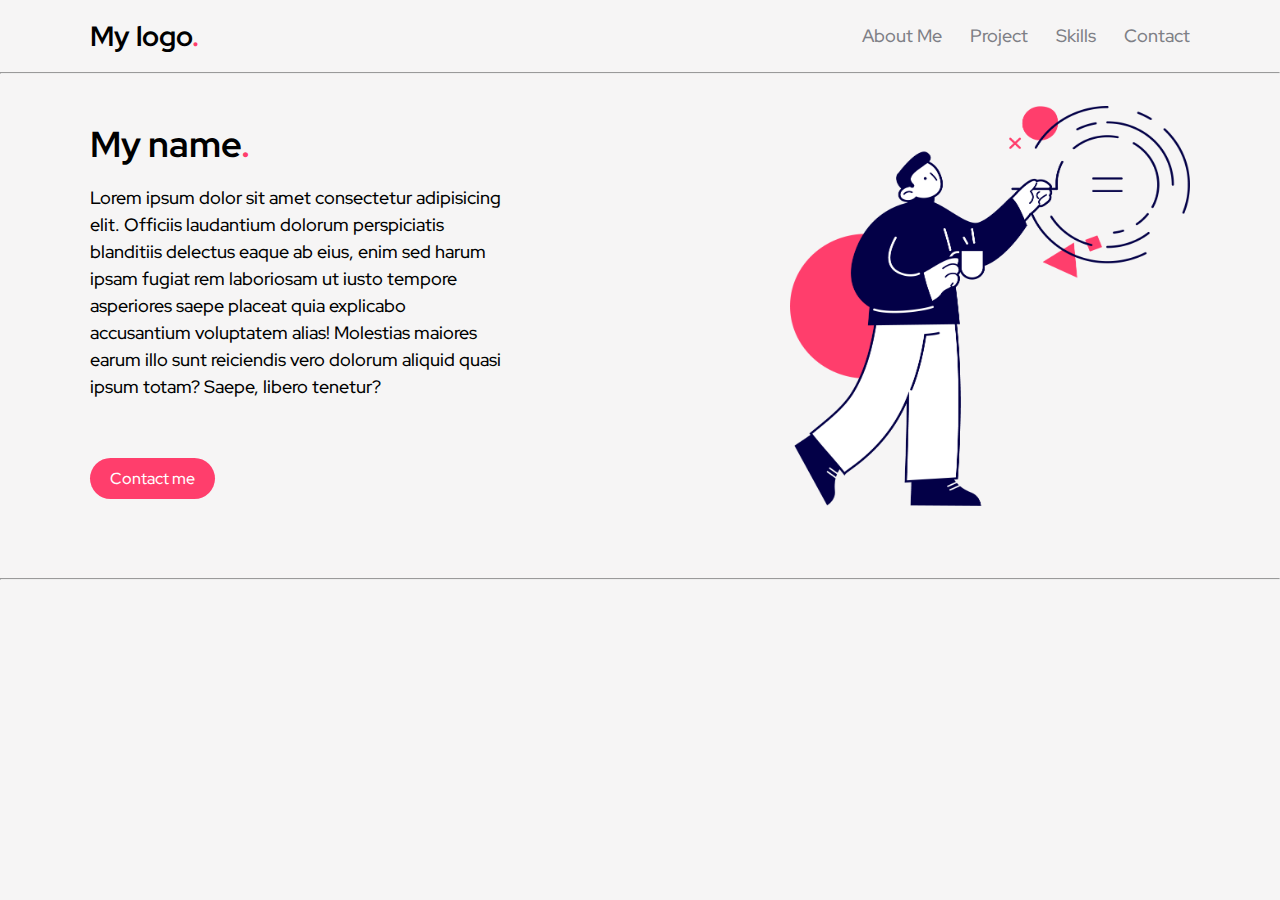
==== index.html @ cc90e74c "added header and about me section" ====
<!DOCTYPE html>
<html lang="ru">
<head>
    <meta charset="UTF-8">
    <meta http-equiv="X-UA-Compatible" content="IE=edge">
    <meta name="viewport" content="width=device-width, initial-scale=1.0">
    <link rel="preconnect" href="https://fonts.googleapis.com">
    <link rel="preconnect" href="https://fonts.gstatic.com" crossorigin>
    <link href="https://fonts.googleapis.com/css2?family=Red+Hat+Display:wght@400;500;700&family=Roboto&display=swap" rel="stylesheet">
    <link rel="stylesheet" href="/style/normalize.css">
    <link rel="stylesheet" href="/style/style.css">
    <script src="/script.js" async></script>
    <title>My portfolio</title>
</head>
<body>

    <!-- header section -->

    <div class="container">
        <header>
            <h1 class="header-title">My logo<span>.</span></h1>
            <div class="header-links">
                <a href="#" class="header-link">About Me</a>
                <a href="#" class="header-link">Project</a>
                <a href="#" class="header-link">Skills</a>
                <a href="#" class="header-link">Contact</a>
            </div>
        </header>
        
    </div>
    <hr>


    <!-- about me section -->

    <main>
        <div class="container">
            <h1 class="my-name">My name<span>.</span></h1>
            <div class="about">
            <div class="about-me">
                <p class="description">Lorem ipsum dolor sit amet consectetur 
                    adipisicing elit. Officiis laudantium dolorum perspiciatis
                     blanditiis delectus eaque ab eius, enim sed harum ipsam
                      fugiat rem laboriosam ut iusto tempore asperiores saepe
                       placeat quia explicabo accusantium voluptatem alias!
                        Molestias maiores earum illo sunt reiciendis vero dolorum
                         aliquid quasi ipsum totam? Saepe, libero tenetur?</p>

                <a href="#" name="contact" class="contact-me">Contact me</a>
            </div>
            <div class="about-img">
                <img src="/image/094.png" alt="#">
            </div>
            </div>
        </div>
    </main>
    <hr>

</body>
</html>
---- style/style.css ----
* {
    box-sizing: border-box;
}

body {
    font-family: 'Red Hat Display', sans-serif;
    font-weight: 500;

    background-color: #f6f5f5
    
}

h1 {
    margin: 0;
}

.container {
    width: 100%;
    max-width: 1100px;
    margin: 0 auto;
}

header {
    display: flex;
    justify-content: space-between;
    align-items: center;

    margin-top: 20px;
    margin-bottom: 20px;
}

.header-title {
    font-size: 28px;
}

span {
    color: #ff3e6c;
}

.header-link {
    font-size: 18px;
    text-decoration: none;
    color: #7E7F86;

    transition: color .2s linear;
}

.header-link:hover {
    color: #25202F;
}

.header-link:not(:last-child) {
    margin-right: 25px;
}

/* about me section */

main {
    margin-top: 50px;
}

.about {
    display: flex;

}

.my-name {
    font-size: 36px;
}

.description {
    width: 60%;
    line-height: 1.5;
    font-size: 18px;

    margin-bottom: 70px;

}

.about-img {
    position: relative;
    top: -60px;
}

.about-img img{
    width: 400px;
    height: 400px;
}

.contact-me {
    text-decoration: none;
    color: white;
    border-radius: 100px;
    padding: 10px 20px;
    background-color: #ff3e6c;
    transition: .1s linear;
}

.contact-me:hover {
    background-color: #25202F;
}
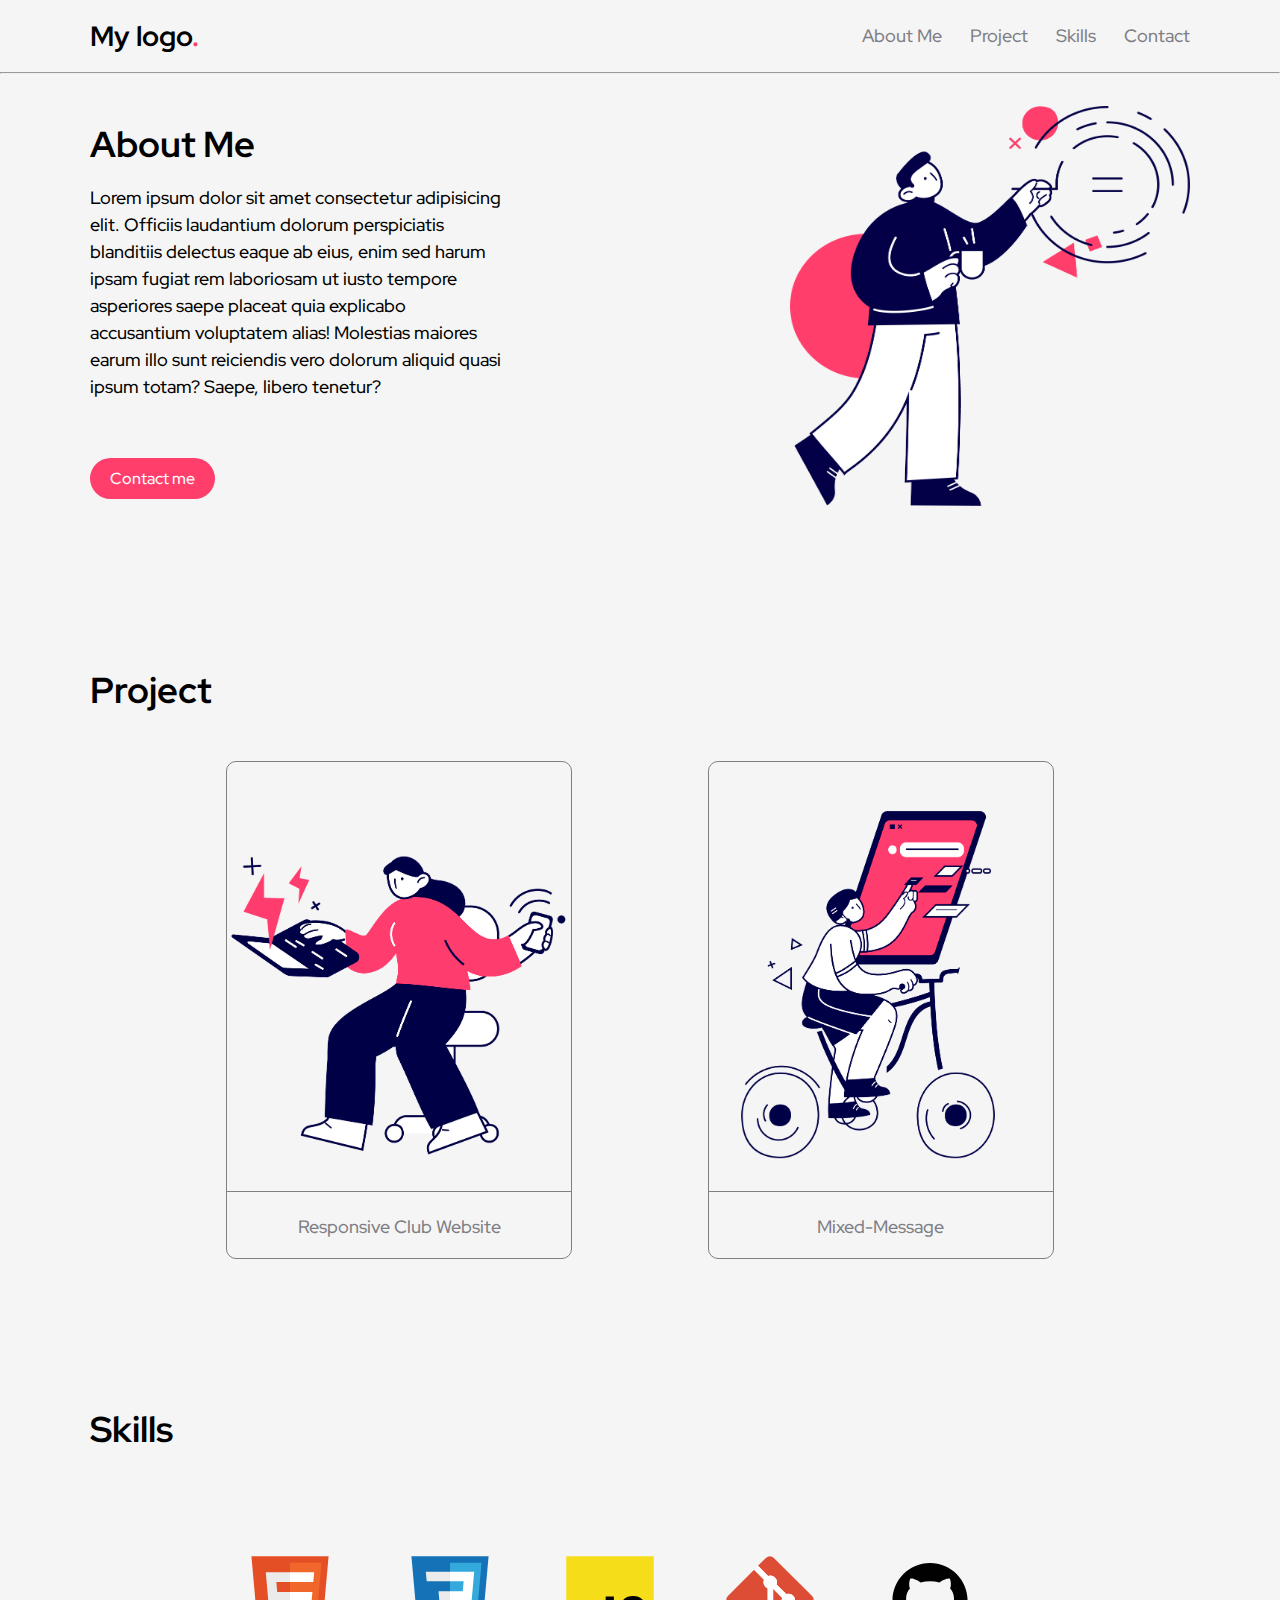
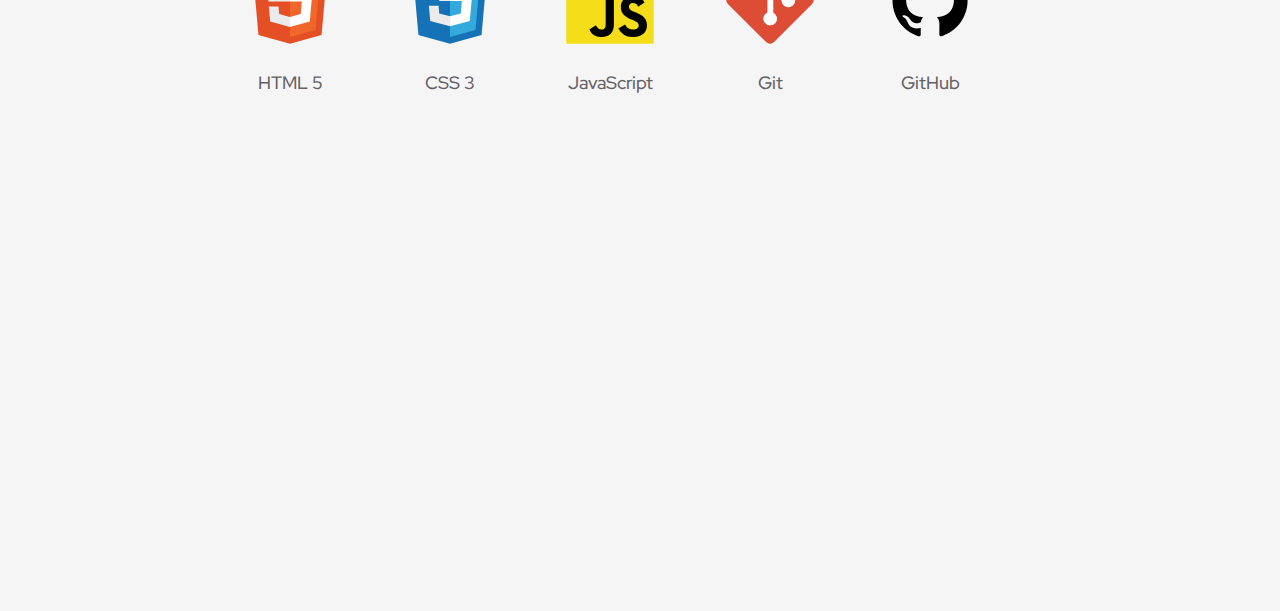
==== commit 33298576: "added project and skills section" ====
--- a/index.html
+++ b/index.html
@@ -16,7 +16,7 @@
 
     <!-- header section -->
 
-    <div class="container">
+    <div class="container header-bcg">
         <header>
             <h1 class="header-title">My logo<span>.</span></h1>
             <div class="header-links">
@@ -26,16 +26,15 @@
                 <a href="#" class="header-link">Contact</a>
             </div>
         </header>
-        
     </div>
     <hr>
 
 
     <!-- about me section -->
 
-    <main>
+    <div class="main-section">
         <div class="container">
-            <h1 class="my-name">My name<span>.</span></h1>
+            <h1 class="my-name">About Me</h1>
             <div class="about">
             <div class="about-me">
                 <p class="description">Lorem ipsum dolor sit amet consectetur 
@@ -53,8 +52,55 @@
             </div>
             </div>
         </div>
-    </main>
-    <hr>
+    </div>
+
+
+    <!-- project section -->
+    <div class="project-section">
+        <div class="container">
+            <h1>Project</h1>
+            <div class="project-cards">
+                <div class="project-card">
+                    <a href="https://github.com/pWive/mixed-message" target="_blank"><img src="/image/card-2.png" alt="#" id="portfolio-1"></a>
+                    <p><a href="https://github.com/pWive/mixed-message" target="_blank">Responsive Club Website</a></p>
+                </div>
+                <div class="project-card">
+                    <a href="https://github.com/pWive/mixed-message" target="_blank"><img src="/image/card-1.png" alt="#"  id="portfolio-2"></a>
+                    <p><a href="https://github.com/pWive/mixed-message" target="_blank">Mixed-Message</a></p>
+                </div>
+            </div>
+        </div>
+    </div>
+
+
+    <!-- skills section -->
+    <div class="skills-section">
+        <div class="container">
+            <h1 class="skills-title">Skills</h1>
+            <div class="icon-containers">
+                <div class="icon-container">
+                    <img src="/image/html-icon.svg" alt="html">
+                    <p>HTML 5</p>
+                </div>
+                <div class="icon-container">
+                    <img src="/image/css-icon.svg" alt="css">
+                    <p>CSS 3</p>
+                </div>
+                <div class="icon-container">
+                    <img src="/image/js-icon.svg" alt=js">
+                    <p>JavaScript</p>
+                </div>
+                <div class="icon-container">
+                    <img src="/image/git-icon.svg" alt="git">
+                    <p>Git</p>
+                </div>
+                <div class="icon-container">
+                    <img src="/image/github-icon.svg" alt="github">
+                    <p>GitHub</p>
+                </div>
+            </div>
+        </div>
+    </div>
 
 </body>
 </html>--- a/style/style.css
+++ b/style/style.css
@@ -12,11 +12,13 @@
 
 h1 {
     margin: 0;
+    font-size: 36px;
 }
 
 .container {
     width: 100%;
     max-width: 1100px;
+
     margin: 0 auto;
 }
 
@@ -37,7 +39,8 @@
     color: #ff3e6c;
 }
 
-.header-link {
+.header-link,
+.project-card a {
     font-size: 18px;
     text-decoration: none;
     color: #7E7F86;
@@ -53,23 +56,23 @@
     margin-right: 25px;
 }
 
+
+
 /* about me section */
 
-main {
+
+.main-section {
     margin-top: 50px;
+    margin-bottom: 100px;
 }
 
 .about {
     display: flex;
-
-}
-
-.my-name {
-    font-size: 36px;
 }
 
 .description {
     width: 60%;
+
     line-height: 1.5;
     font-size: 18px;
 
@@ -90,12 +93,94 @@
 .contact-me {
     text-decoration: none;
     color: white;
+
+    background-color: #ff3e6c;
     border-radius: 100px;
+
     padding: 10px 20px;
-    background-color: #ff3e6c;
+    
     transition: .1s linear;
 }
 
 .contact-me:hover {
     background-color: #25202F;
-}+}
+
+
+
+/* project section */
+
+
+.project-section {
+    margin-bottom: 150px;
+}
+
+.project-cards {
+    display: flex;
+    justify-content: space-evenly;
+
+    margin-top: 50px;
+}
+
+.project-card {
+    border: 1px solid gray;
+    border-radius: 10px;
+}
+
+.project-card p {
+    margin: 0;
+    padding: 20px;
+
+    text-align: center;
+    color: black;
+    
+}
+
+.project-card img {
+    height: 430px;
+    border-bottom: 1px solid gray;
+    transition: all 300ms ease-in-out;
+}
+
+.project-card img:hover {
+    background-color: #ffe2e2; 
+    border-radius: 10px;
+    box-shadow: 10px;
+} 
+
+.project-card a:hover {
+    color: #25202F;
+}
+
+/* skills section */
+
+.skills-title {
+    margin-bottom: 100px;
+}
+
+.icon-containers {
+    display: flex;
+    align-items: center;
+    justify-content: center;
+    align-content: space-around;
+    flex-direction: row;
+    flex-wrap: wrap;
+    width: 100%;
+
+    margin-bottom: 500px;
+}
+
+.icon-container {
+    margin-right: 60px;
+}
+
+.icon-container img {
+    width: 100px;
+    height: 100px;
+}
+
+.icon-container p {
+    text-align: center;
+    font-size: 18px;
+    color: #636066;
+}
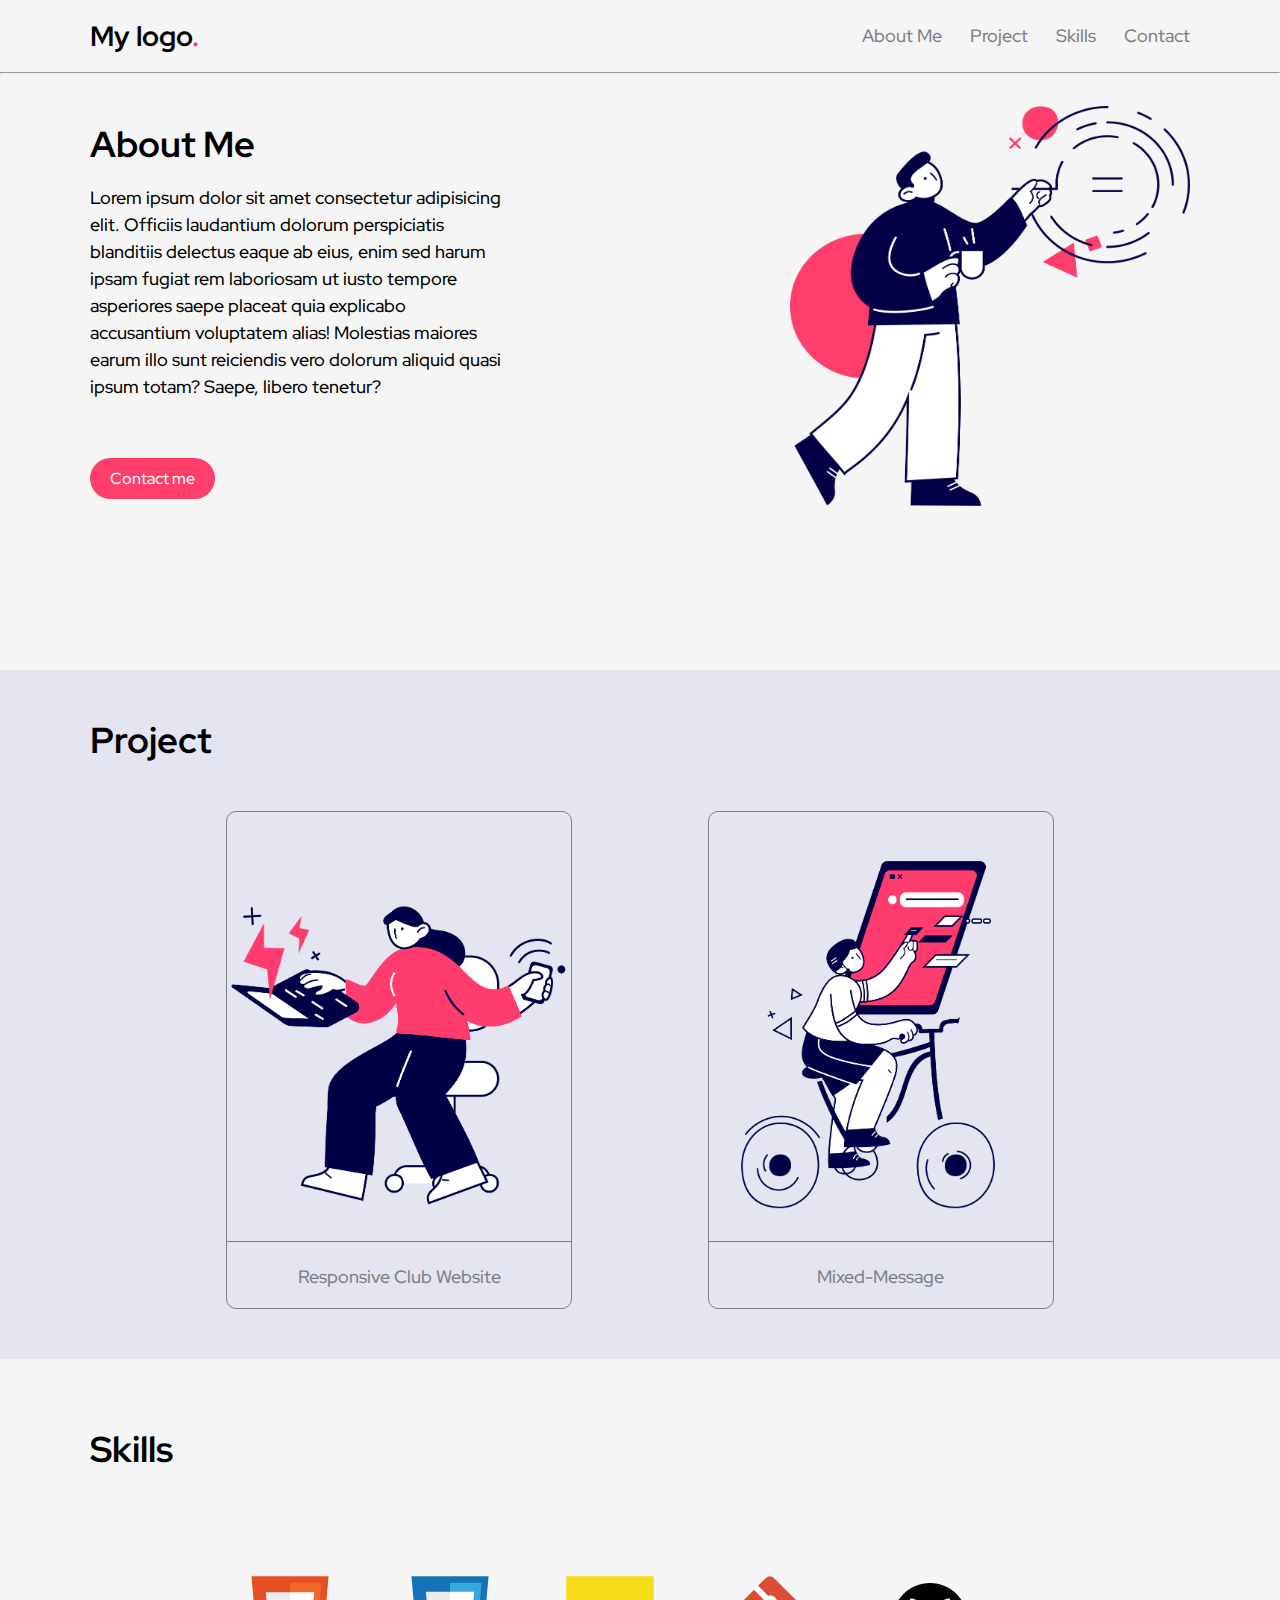
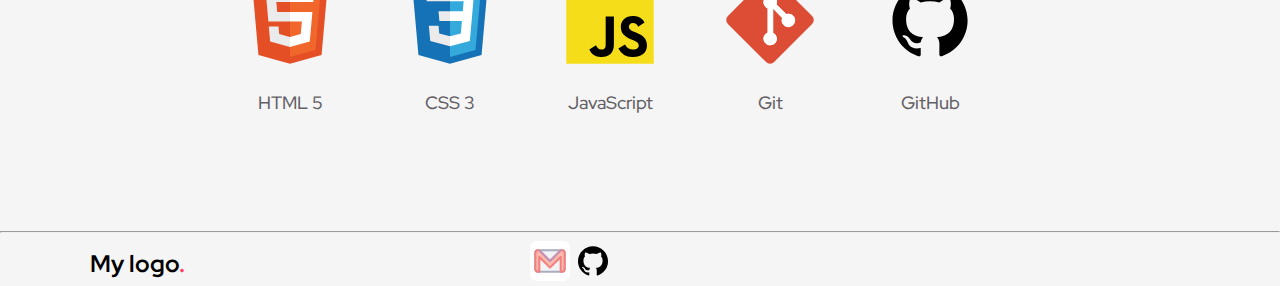
==== commit 2261c33b: "add footer" ====
--- a/index.html
+++ b/index.html
@@ -102,5 +102,18 @@
         </div>
     </div>
 
+
+    <!-- footer -->
+    <hr>
+    <footer>
+        <div class="container footers">
+            <h1 class="footer-title">My logo<span>.</span></h1>
+            <div class="icon-link">
+
+                <a href="mailto:moobotw@gmail.com"><img src="/image/gmail-email-mail-message-svgrepo-com.svg" alt="#"></a>
+                <a href="https://github.com/pWive"><img src="/image/github-icon.svg" alt="#"></a>
+            </div>
+        </div>
+    </footer>
 </body>
 </html>--- a/style/style.css
+++ b/style/style.css
@@ -112,7 +112,9 @@
 
 
 .project-section {
-    margin-bottom: 150px;
+    margin-bottom: 70px;
+    background-color: #e4e5f1;
+    padding: 50px;
 }
 
 .project-cards {
@@ -167,7 +169,7 @@
     flex-wrap: wrap;
     width: 100%;
 
-    margin-bottom: 500px;
+    margin-bottom: 100px;
 }
 
 .icon-container {
@@ -184,3 +186,25 @@
     font-size: 18px;
     color: #636066;
 }
+
+/* footer */
+
+.footer-title {
+    font-size: 24px;
+}
+
+.footers {
+    display: flex;
+    justify-content: space-between;
+    align-items: center;
+}
+
+
+.icon-link {
+    width: 60%;
+}
+
+.icon-link img {
+    width: 40px;
+    height: 40px;
+}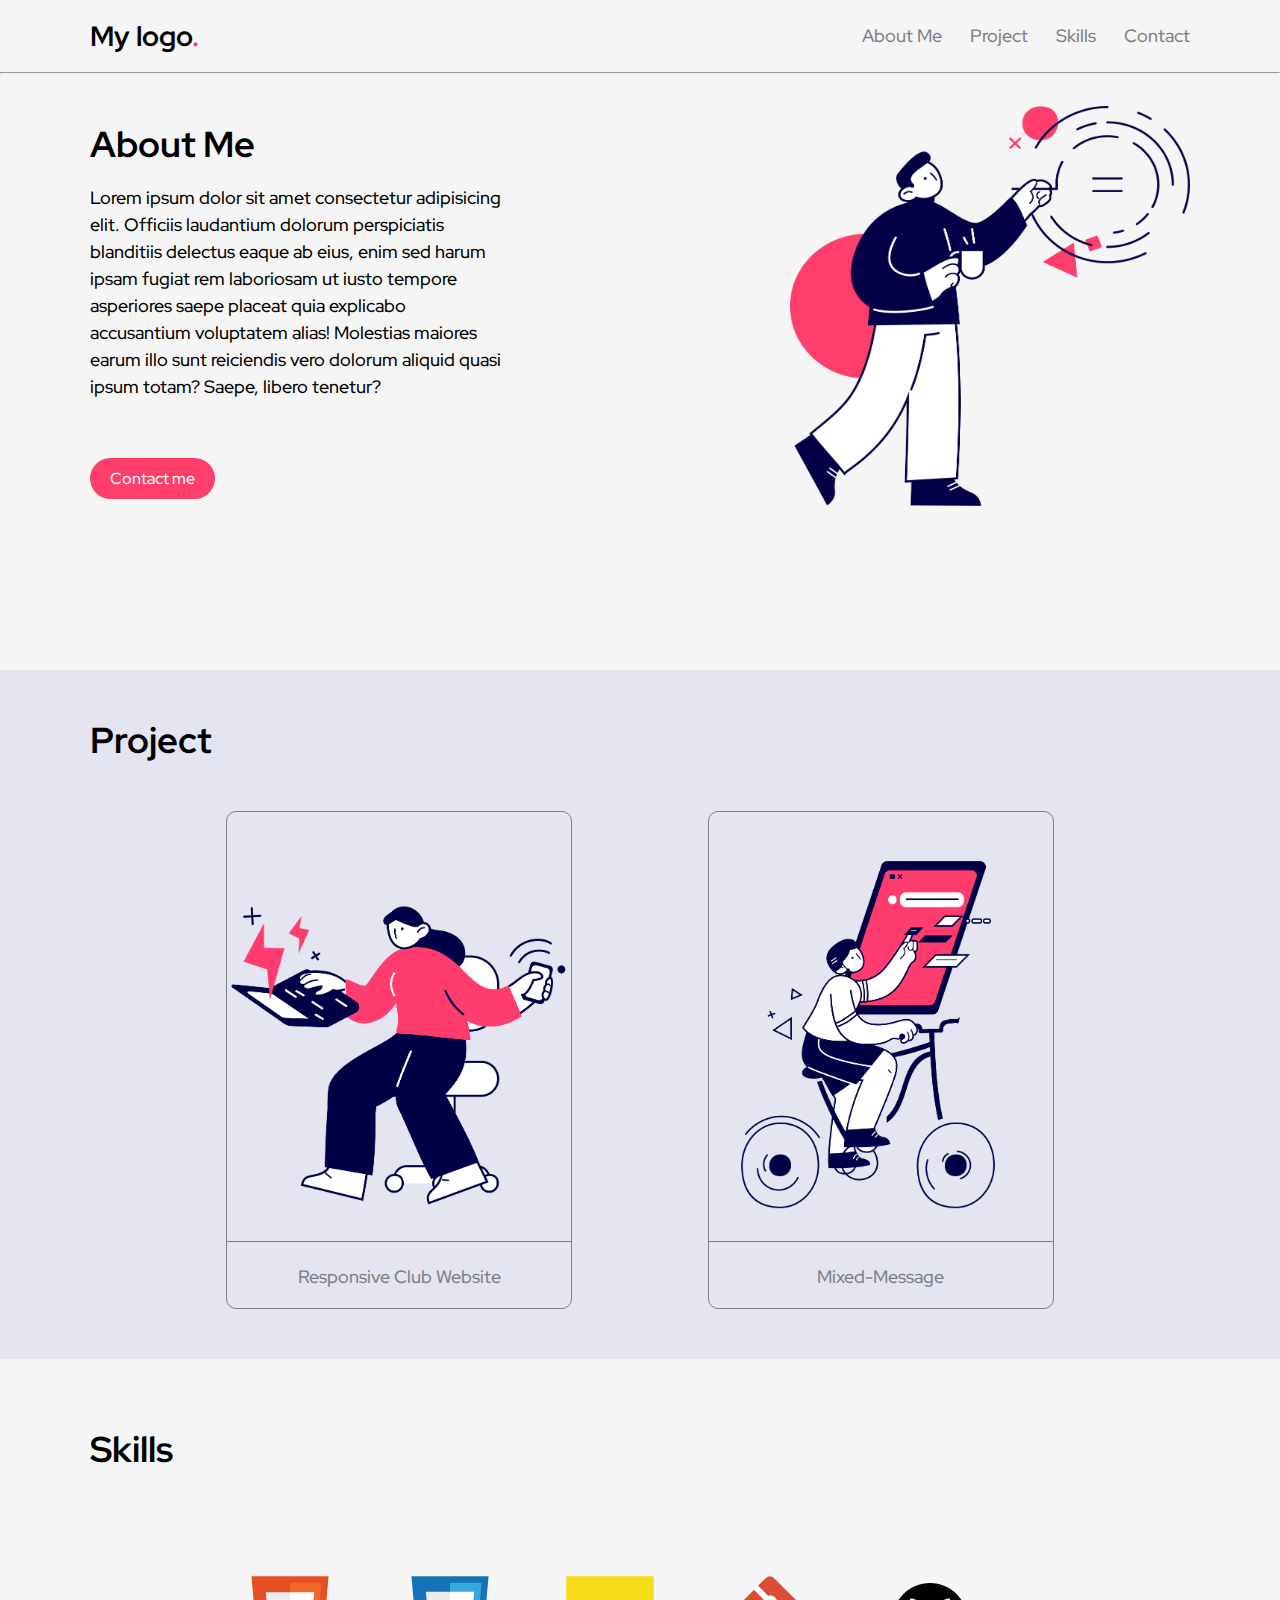
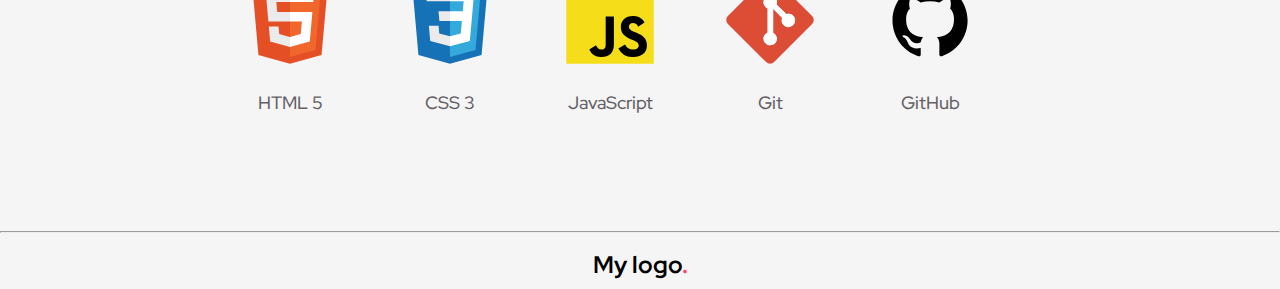
==== commit 2add6d2d: "added contact page" ====
--- a/index.html
+++ b/index.html
@@ -20,10 +20,10 @@
         <header>
             <h1 class="header-title">My logo<span>.</span></h1>
             <div class="header-links">
-                <a href="#" class="header-link">About Me</a>
-                <a href="#" class="header-link">Project</a>
-                <a href="#" class="header-link">Skills</a>
-                <a href="#" class="header-link">Contact</a>
+                <a href="#about" class="header-link">About Me</a>
+                <a href="#project" class="header-link">Project</a>
+                <a href="#skills" class="header-link">Skills</a>
+                <a href="contact.html" class="header-link">Contact</a>
             </div>
         </header>
     </div>
@@ -34,7 +34,7 @@
 
     <div class="main-section">
         <div class="container">
-            <h1 class="my-name">About Me</h1>
+            <h1 class="my-name"><a name="about">About Me</a></h1>
             <div class="about">
             <div class="about-me">
                 <p class="description">Lorem ipsum dolor sit amet consectetur 
@@ -45,7 +45,7 @@
                         Molestias maiores earum illo sunt reiciendis vero dolorum
                          aliquid quasi ipsum totam? Saepe, libero tenetur?</p>
 
-                <a href="#" name="contact" class="contact-me">Contact me</a>
+                <a href="/contact.html" class="contact-me">Contact me</a>
             </div>
             <div class="about-img">
                 <img src="/image/094.png" alt="#">
@@ -58,7 +58,7 @@
     <!-- project section -->
     <div class="project-section">
         <div class="container">
-            <h1>Project</h1>
+            <h1><a name="project">Project</a></h1>
             <div class="project-cards">
                 <div class="project-card">
                     <a href="https://github.com/pWive/mixed-message" target="_blank"><img src="/image/card-2.png" alt="#" id="portfolio-1"></a>
@@ -76,7 +76,7 @@
     <!-- skills section -->
     <div class="skills-section">
         <div class="container">
-            <h1 class="skills-title">Skills</h1>
+            <h1 class="skills-title"><a name="skills">Skills</a></h1>
             <div class="icon-containers">
                 <div class="icon-container">
                     <img src="/image/html-icon.svg" alt="html">
@@ -108,11 +108,6 @@
     <footer>
         <div class="container footers">
             <h1 class="footer-title">My logo<span>.</span></h1>
-            <div class="icon-link">
-
-                <a href="mailto:moobotw@gmail.com"><img src="/image/gmail-email-mail-message-svgrepo-com.svg" alt="#"></a>
-                <a href="https://github.com/pWive"><img src="/image/github-icon.svg" alt="#"></a>
-            </div>
         </div>
     </footer>
 </body>
--- a/style/style.css
+++ b/style/style.css
@@ -1,11 +1,15 @@
 * {
     box-sizing: border-box;
+}
+
+html {
+    scroll-behavior: smooth;
 }
 
 body {
     font-family: 'Red Hat Display', sans-serif;
     font-weight: 500;
-
+    
     background-color: #f6f5f5
     
 }
@@ -99,7 +103,7 @@
 
     padding: 10px 20px;
     
-    transition: .1s linear;
+    transition: color .8s linear;
 }
 
 .contact-me:hover {
@@ -190,21 +194,8 @@
 /* footer */
 
 .footer-title {
+    padding: 10px;
     font-size: 24px;
-}
-
-.footers {
-    display: flex;
-    justify-content: space-between;
-    align-items: center;
-}
-
-
-.icon-link {
-    width: 60%;
-}
-
-.icon-link img {
-    width: 40px;
-    height: 40px;
-}+
+    text-align: center;
+}
